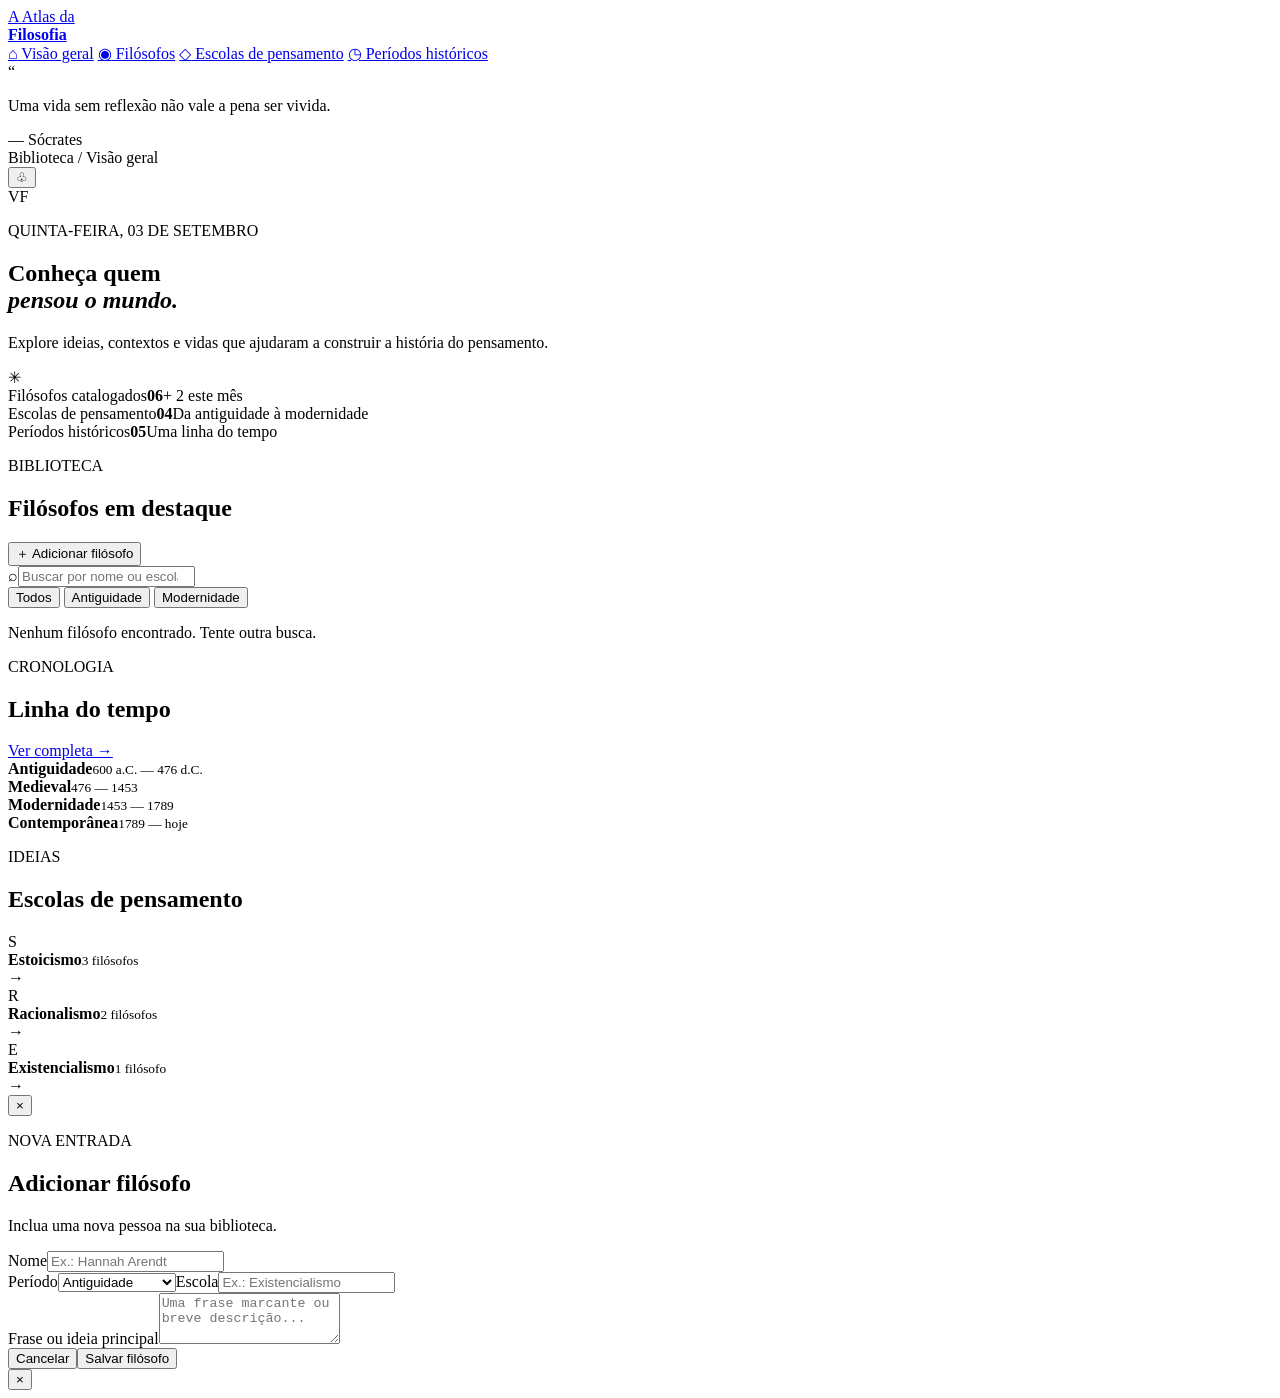
==== src/main/resources/templates/index.html @ e2cdf63d "initial commit" ====
<!DOCTYPE html>
<html lang="pt-BR">
<head>
  <meta charset="UTF-8" />
  <meta name="viewport" content="width=device-width, initial-scale=1.0" />
  <title>Atlas da Filosofia</title>
  <link rel="preconnect" href="https://fonts.googleapis.com" />
  <link rel="preconnect" href="https://fonts.gstatic.com" crossorigin />
  <link href="https://fonts.googleapis.com/css2?family=DM+Sans:wght@400;500;600;700&family=Playfair+Display:wght@600;700&display=swap" rel="stylesheet" />
  <link rel="stylesheet" href="css/style.css" />
</head>
<body>
  <div class="app-shell">
    <aside class="sidebar">
      <a class="brand" href="#inicio" aria-label="Atlas da Filosofia - início">
        <span class="brand-mark">A</span>
        <span>Atlas da<br /><strong>Filosofia</strong></span>
      </a>

      <nav class="main-nav" aria-label="Navegação principal">
        <a class="nav-link active" href="index.html#inicio"><span class="nav-icon">⌂</span> Visão geral</a>
        <a class="nav-link" href="index.html#filosofos"><span class="nav-icon">◉</span> Filósofos</a>
        <a class="nav-link" href="escolas.html"><span class="nav-icon">◇</span> Escolas de pensamento</a>
        <a class="nav-link" href="periodos.html"><span class="nav-icon">◷</span> Períodos históricos</a>
      </nav>

      <div class="sidebar-footer">
        <div class="quote-mark">“</div>
        <p>Uma vida sem reflexão não vale a pena ser vivida.</p>
        <span>— Sócrates</span>
      </div>
    </aside>

    <main class="main-content" id="inicio">
      <header class="topbar">
        <div class="breadcrumb">Biblioteca <span>/</span> Visão geral</div>
        <div class="topbar-actions">
          <button class="icon-button" aria-label="Notificações" title="Notificações">♧<span class="notification-dot"></span></button>
          <div class="avatar" aria-label="Perfil de usuário">VF</div>
        </div>
      </header>

      <section class="welcome-section">
        <div>
          <p class="eyebrow">QUINTA-FEIRA, 03 DE SETEMBRO</p>
          <h1>Conheça quem<br /><em>pensou o mundo.</em></h1>
          <p class="intro">Explore ideias, contextos e vidas que ajudaram a construir a história do pensamento.</p>
        </div>
        <div class="sun-symbol" aria-hidden="true">✳</div>
      </section>

      <section class="stats-grid" aria-label="Resumo da biblioteca">
        <article class="stat-card accent-card"><span class="stat-label">Filósofos catalogados</span><strong id="philosopher-count">06</strong><span class="stat-note">+ 2 este mês</span></article>
        <article class="stat-card"><span class="stat-label">Escolas de pensamento</span><strong>04</strong><span class="stat-note">Da antiguidade à modernidade</span></article>
        <article class="stat-card"><span class="stat-label">Períodos históricos</span><strong>05</strong><span class="stat-note">Uma linha do tempo</span></article>
      </section>

      <section class="content-section" id="filosofos">
        <div class="section-heading">
          <div>
            <p class="eyebrow">BIBLIOTECA</p>
            <h2>Filósofos em destaque</h2>
          </div>
          <button class="primary-button" id="open-modal"><span>＋</span> Adicionar filósofo</button>
        </div>
        <div class="toolbar">
          <label class="search-box"><span aria-hidden="true">⌕</span><input id="search-input" type="search" placeholder="Buscar por nome ou escola..." /></label>
          <div class="filter-pills" role="group" aria-label="Filtrar por período">
            <button class="filter-pill selected" data-period="Todos">Todos</button>
            <button class="filter-pill" data-period="Antiguidade">Antiguidade</button>
            <button class="filter-pill" data-period="Modernidade">Modernidade</button>
          </div>
        </div>
        <div class="philosopher-grid" id="philosopher-grid"></div>
        <p class="empty-state hidden" id="empty-state">Nenhum filósofo encontrado. Tente outra busca.</p>
      </section>

      <section class="bottom-grid" id="escolas">
        <article class="timeline-panel" id="periodos">
          <div class="section-heading compact"><div><p class="eyebrow">CRONOLOGIA</p><h2>Linha do tempo</h2></div><a class="text-button" href="periodos.html">Ver completa <span>→</span></a></div>
          <div class="timeline"><div class="timeline-item"><span class="timeline-dot gold"></span><div><strong>Antiguidade</strong><small>600 a.C. — 476 d.C.</small></div></div><div class="timeline-item"><span class="timeline-dot terracotta"></span><div><strong>Medieval</strong><small>476 — 1453</small></div></div><div class="timeline-item"><span class="timeline-dot blue"></span><div><strong>Modernidade</strong><small>1453 — 1789</small></div></div><div class="timeline-item"><span class="timeline-dot green"></span><div><strong>Contemporânea</strong><small>1789 — hoje</small></div></div></div>
        </article>
        <article class="schools-panel"><div class="section-heading compact"><div><p class="eyebrow">IDEIAS</p><h2>Escolas de pensamento</h2></div></div><div class="school-list"><div class="school-row"><span class="school-icon stoic">S</span><div><strong>Estoicismo</strong><small>3 filósofos</small></div><span>→</span></div><div class="school-row"><span class="school-icon rational">R</span><div><strong>Racionalismo</strong><small>2 filósofos</small></div><span>→</span></div><div class="school-row"><span class="school-icon existential">E</span><div><strong>Existencialismo</strong><small>1 filósofo</small></div><span>→</span></div></div></article>
      </section>
    </main>
  </div>

  <div class="modal-backdrop hidden" id="modal-backdrop">
    <section class="modal" role="dialog" aria-modal="true" aria-labelledby="modal-title">
      <button class="close-button" id="close-modal" aria-label="Fechar">×</button>
      <p class="eyebrow">NOVA ENTRADA</p><h2 id="modal-title">Adicionar filósofo</h2><p class="modal-subtitle">Inclua uma nova pessoa na sua biblioteca.</p>
      <form id="philosopher-form"><label>Nome<input name="name" required placeholder="Ex.: Hannah Arendt" /></label><div class="form-row"><label>Período<select name="period" required><option value="Antiguidade">Antiguidade</option><option value="Medieval">Medieval</option><option value="Modernidade">Modernidade</option><option value="Contemporânea">Contemporânea</option></select></label><label>Escola<input name="school" required placeholder="Ex.: Existencialismo" /></label></div><label>Frase ou ideia principal<textarea name="quote" required rows="3" placeholder="Uma frase marcante ou breve descrição..."></textarea></label><div class="form-actions"><button type="button" class="secondary-button" id="cancel-modal">Cancelar</button><button type="submit" class="primary-button">Salvar filósofo</button></div></form>
    </section>
  </div>
  <div class="modal-backdrop hidden" id="detail-backdrop"><section class="modal detail-modal" role="dialog" aria-modal="true"><button class="close-button" id="close-detail" aria-label="Fechar">×</button><div id="detail-content"></div></section></div>
  <script src="script.js"></script>
</body>
</html>
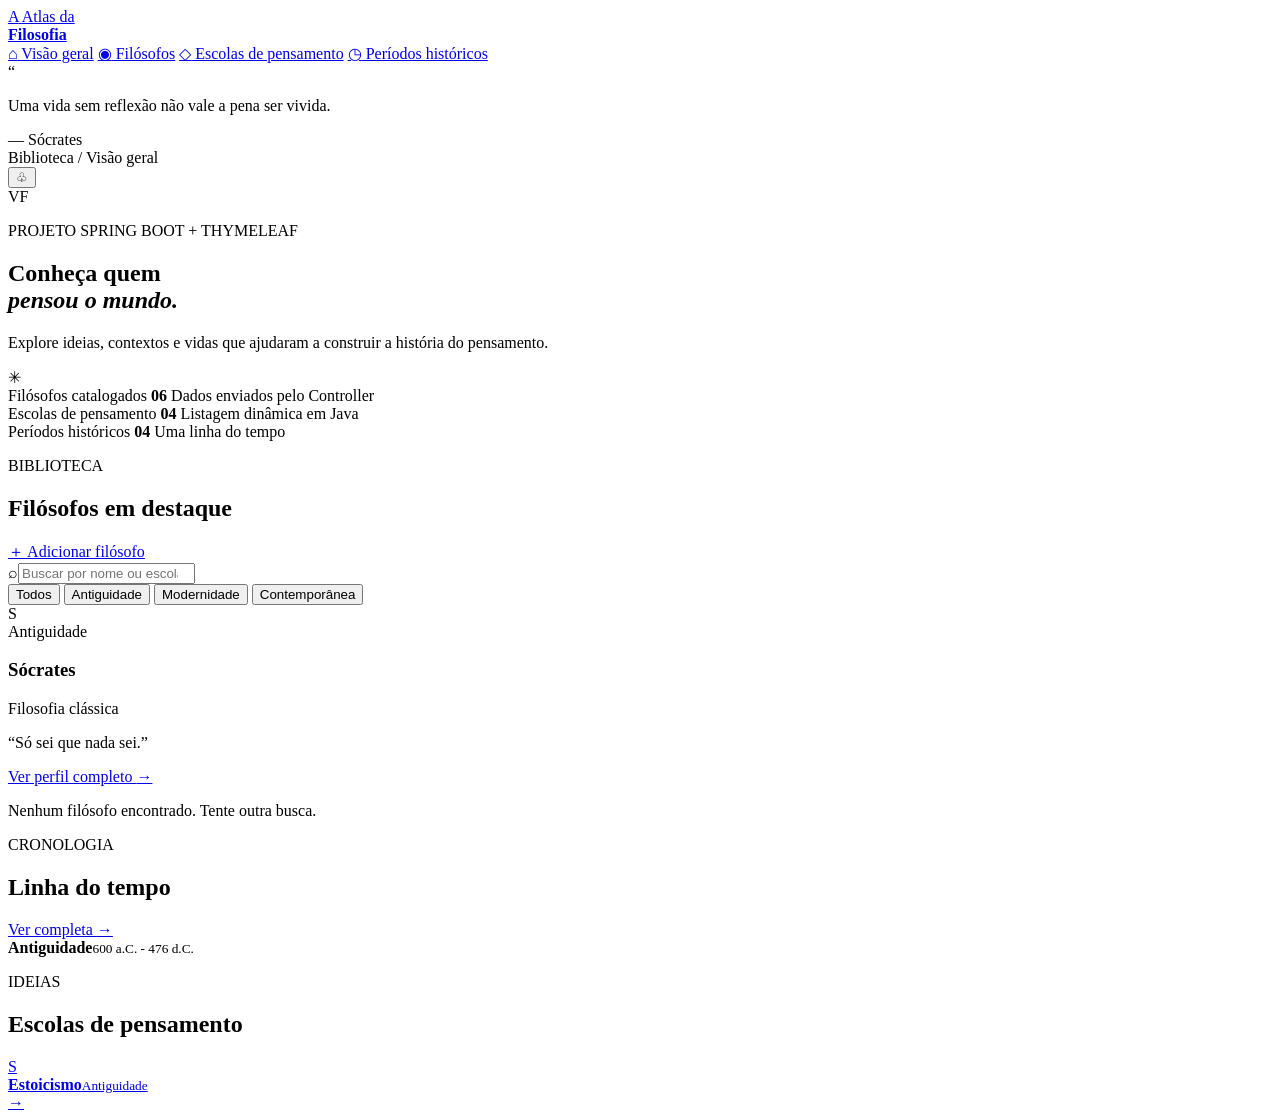
==== commit fdac6089: "feat: add philosopher management features with search and filter functionality" ====
--- a/src/main/resources/templates/index.html
+++ b/src/main/resources/templates/index.html
@@ -1,5 +1,5 @@
 <!DOCTYPE html>
-<html lang="pt-BR">
+<html lang="pt-BR" xmlns:th="http://www.thymeleaf.org">
 <head>
   <meta charset="UTF-8" />
   <meta name="viewport" content="width=device-width, initial-scale=1.0" />
@@ -7,21 +7,21 @@
   <link rel="preconnect" href="https://fonts.googleapis.com" />
   <link rel="preconnect" href="https://fonts.gstatic.com" crossorigin />
   <link href="https://fonts.googleapis.com/css2?family=DM+Sans:wght@400;500;600;700&family=Playfair+Display:wght@600;700&display=swap" rel="stylesheet" />
-  <link rel="stylesheet" href="css/style.css" />
+  <link rel="stylesheet" href="/css/style.css" th:href="@{/css/style.css}" />
 </head>
 <body>
   <div class="app-shell">
     <aside class="sidebar">
-      <a class="brand" href="#inicio" aria-label="Atlas da Filosofia - início">
+      <a class="brand" href="/" th:href="@{/}" aria-label="Atlas da Filosofia - início">
         <span class="brand-mark">A</span>
         <span>Atlas da<br /><strong>Filosofia</strong></span>
       </a>
 
       <nav class="main-nav" aria-label="Navegação principal">
-        <a class="nav-link active" href="index.html#inicio"><span class="nav-icon">⌂</span> Visão geral</a>
-        <a class="nav-link" href="index.html#filosofos"><span class="nav-icon">◉</span> Filósofos</a>
-        <a class="nav-link" href="escolas.html"><span class="nav-icon">◇</span> Escolas de pensamento</a>
-        <a class="nav-link" href="periodos.html"><span class="nav-icon">◷</span> Períodos históricos</a>
+        <a class="nav-link active" href="/" th:href="@{/}"><span class="nav-icon">⌂</span> Visão geral</a>
+        <a class="nav-link" href="/filosofos" th:href="@{/filosofos}"><span class="nav-icon">◉</span> Filósofos</a>
+        <a class="nav-link" href="/escolas" th:href="@{/escolas}"><span class="nav-icon">◇</span> Escolas de pensamento</a>
+        <a class="nav-link" href="/periodos" th:href="@{/periodos}"><span class="nav-icon">◷</span> Períodos históricos</a>
       </nav>
 
       <div class="sidebar-footer">
@@ -42,7 +42,7 @@
 
       <section class="welcome-section">
         <div>
-          <p class="eyebrow">QUINTA-FEIRA, 03 DE SETEMBRO</p>
+          <p class="eyebrow">PROJETO SPRING BOOT + THYMELEAF</p>
           <h1>Conheça quem<br /><em>pensou o mundo.</em></h1>
           <p class="intro">Explore ideias, contextos e vidas que ajudaram a construir a história do pensamento.</p>
         </div>
@@ -50,9 +50,21 @@
       </section>
 
       <section class="stats-grid" aria-label="Resumo da biblioteca">
-        <article class="stat-card accent-card"><span class="stat-label">Filósofos catalogados</span><strong id="philosopher-count">06</strong><span class="stat-note">+ 2 este mês</span></article>
-        <article class="stat-card"><span class="stat-label">Escolas de pensamento</span><strong>04</strong><span class="stat-note">Da antiguidade à modernidade</span></article>
-        <article class="stat-card"><span class="stat-label">Períodos históricos</span><strong>05</strong><span class="stat-note">Uma linha do tempo</span></article>
+        <article class="stat-card accent-card">
+          <span class="stat-label">Filósofos catalogados</span>
+          <strong th:text="${#numbers.formatInteger(philosopherCount, 2)}">06</strong>
+          <span class="stat-note">Dados enviados pelo Controller</span>
+        </article>
+        <article class="stat-card">
+          <span class="stat-label">Escolas de pensamento</span>
+          <strong th:text="${#numbers.formatInteger(schoolCount, 2)}">04</strong>
+          <span class="stat-note">Listagem dinâmica em Java</span>
+        </article>
+        <article class="stat-card">
+          <span class="stat-label">Períodos históricos</span>
+          <strong th:text="${#numbers.formatInteger(periodCount, 2)}">04</strong>
+          <span class="stat-note">Uma linha do tempo</span>
+        </article>
       </section>
 
       <section class="content-section" id="filosofos">
@@ -61,7 +73,7 @@
             <p class="eyebrow">BIBLIOTECA</p>
             <h2>Filósofos em destaque</h2>
           </div>
-          <button class="primary-button" id="open-modal"><span>＋</span> Adicionar filósofo</button>
+          <a class="primary-button" href="/filosofos/novo" th:href="@{/filosofos/novo}"><span>＋</span> Adicionar filósofo</a>
         </div>
         <div class="toolbar">
           <label class="search-box"><span aria-hidden="true">⌕</span><input id="search-input" type="search" placeholder="Buscar por nome ou escola..." /></label>
@@ -69,30 +81,51 @@
             <button class="filter-pill selected" data-period="Todos">Todos</button>
             <button class="filter-pill" data-period="Antiguidade">Antiguidade</button>
             <button class="filter-pill" data-period="Modernidade">Modernidade</button>
+            <button class="filter-pill" data-period="Contemporânea">Contemporânea</button>
           </div>
         </div>
-        <div class="philosopher-grid" id="philosopher-grid"></div>
+        <div class="philosopher-grid" id="philosopher-grid">
+          <article class="philosopher-card" th:each="philosopher : ${philosophers}" th:attr="data-period=${philosopher.period},data-search=${#strings.toLowerCase(philosopher.name + ' ' + philosopher.school + ' ' + philosopher.quote)}">
+            <div class="card-top">
+              <div class="portrait" th:classappend="${philosopher.color}" th:text="${philosopher.initials}">S</div>
+              <span class="period-tag" th:text="${philosopher.period}">Antiguidade</span>
+            </div>
+            <h3 th:text="${philosopher.name}">Sócrates</h3>
+            <span class="school" th:text="${philosopher.school}">Filosofia clássica</span>
+            <p class="quote" th:text="'“' + ${philosopher.quote} + '”'">“Só sei que nada sei.”</p>
+            <a class="detail-link" href="/filosofos/1" th:href="@{/filosofos/{id}(id=${philosopher.id})}">Ver perfil completo <span>→</span></a>
+          </article>
+        </div>
         <p class="empty-state hidden" id="empty-state">Nenhum filósofo encontrado. Tente outra busca.</p>
       </section>
 
-      <section class="bottom-grid" id="escolas">
-        <article class="timeline-panel" id="periodos">
-          <div class="section-heading compact"><div><p class="eyebrow">CRONOLOGIA</p><h2>Linha do tempo</h2></div><a class="text-button" href="periodos.html">Ver completa <span>→</span></a></div>
-          <div class="timeline"><div class="timeline-item"><span class="timeline-dot gold"></span><div><strong>Antiguidade</strong><small>600 a.C. — 476 d.C.</small></div></div><div class="timeline-item"><span class="timeline-dot terracotta"></span><div><strong>Medieval</strong><small>476 — 1453</small></div></div><div class="timeline-item"><span class="timeline-dot blue"></span><div><strong>Modernidade</strong><small>1453 — 1789</small></div></div><div class="timeline-item"><span class="timeline-dot green"></span><div><strong>Contemporânea</strong><small>1789 — hoje</small></div></div></div>
+      <section class="bottom-grid">
+        <article class="timeline-panel">
+          <div class="section-heading compact">
+            <div><p class="eyebrow">CRONOLOGIA</p><h2>Linha do tempo</h2></div>
+            <a class="text-button" href="/periodos" th:href="@{/periodos}">Ver completa <span>→</span></a>
+          </div>
+          <div class="timeline">
+            <div class="timeline-item" th:each="period : ${periods}">
+              <span class="timeline-dot" th:classappend="${period.color}"></span>
+              <div><strong th:text="${period.name}">Antiguidade</strong><small th:text="${period.range}">600 a.C. - 476 d.C.</small></div>
+            </div>
+          </div>
         </article>
-        <article class="schools-panel"><div class="section-heading compact"><div><p class="eyebrow">IDEIAS</p><h2>Escolas de pensamento</h2></div></div><div class="school-list"><div class="school-row"><span class="school-icon stoic">S</span><div><strong>Estoicismo</strong><small>3 filósofos</small></div><span>→</span></div><div class="school-row"><span class="school-icon rational">R</span><div><strong>Racionalismo</strong><small>2 filósofos</small></div><span>→</span></div><div class="school-row"><span class="school-icon existential">E</span><div><strong>Existencialismo</strong><small>1 filósofo</small></div><span>→</span></div></div></article>
+        <article class="schools-panel">
+          <div class="section-heading compact"><div><p class="eyebrow">IDEIAS</p><h2>Escolas de pensamento</h2></div></div>
+          <div class="school-list">
+            <a class="school-row" href="/escolas" th:href="@{/escolas}" th:each="school : ${schools}">
+              <span class="school-icon" th:classappend="${school.color}" th:text="${school.initial}">S</span>
+              <div><strong th:text="${school.name}">Estoicismo</strong><small th:text="${school.period}">Antiguidade</small></div>
+              <span>→</span>
+            </a>
+          </div>
+        </article>
       </section>
     </main>
   </div>
 
-  <div class="modal-backdrop hidden" id="modal-backdrop">
-    <section class="modal" role="dialog" aria-modal="true" aria-labelledby="modal-title">
-      <button class="close-button" id="close-modal" aria-label="Fechar">×</button>
-      <p class="eyebrow">NOVA ENTRADA</p><h2 id="modal-title">Adicionar filósofo</h2><p class="modal-subtitle">Inclua uma nova pessoa na sua biblioteca.</p>
-      <form id="philosopher-form"><label>Nome<input name="name" required placeholder="Ex.: Hannah Arendt" /></label><div class="form-row"><label>Período<select name="period" required><option value="Antiguidade">Antiguidade</option><option value="Medieval">Medieval</option><option value="Modernidade">Modernidade</option><option value="Contemporânea">Contemporânea</option></select></label><label>Escola<input name="school" required placeholder="Ex.: Existencialismo" /></label></div><label>Frase ou ideia principal<textarea name="quote" required rows="3" placeholder="Uma frase marcante ou breve descrição..."></textarea></label><div class="form-actions"><button type="button" class="secondary-button" id="cancel-modal">Cancelar</button><button type="submit" class="primary-button">Salvar filósofo</button></div></form>
-    </section>
-  </div>
-  <div class="modal-backdrop hidden" id="detail-backdrop"><section class="modal detail-modal" role="dialog" aria-modal="true"><button class="close-button" id="close-detail" aria-label="Fechar">×</button><div id="detail-content"></div></section></div>
-  <script src="script.js"></script>
+  <script src="/js/script.js" th:src="@{/js/script.js}"></script>
 </body>
 </html>
